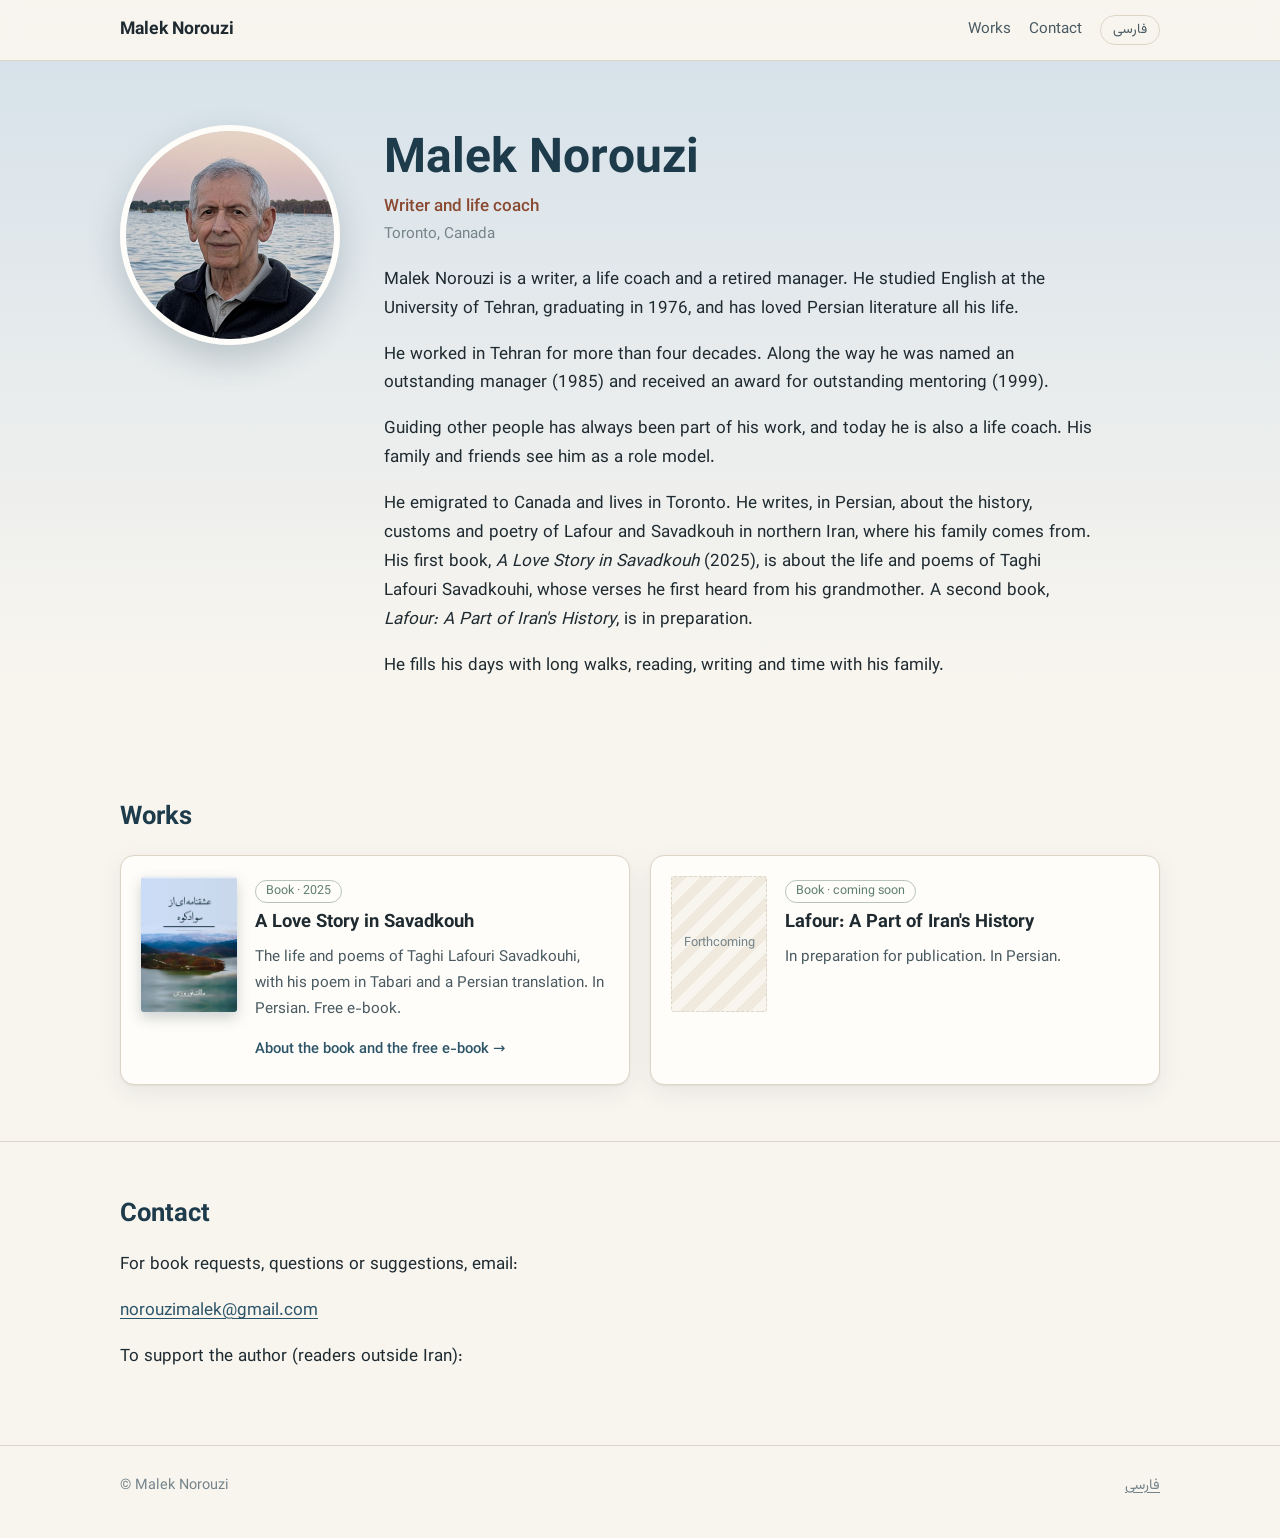
==== en/index.html @ 741e3a66 "Add files via upload" ====
<!doctype html>
<html lang="en" dir="ltr">
<head>
  <meta charset="utf-8">
  <meta name="viewport" content="width=device-width, initial-scale=1">
  <title>Malek Norouzi</title>
  <meta name="description" content="Malek Norouzi, writer and life coach in Toronto. Books on the history, customs and poetry of Lafour and Savadkouh in northern Iran.">
  <link rel="canonical" href="https://maleknorouzi.com/en/">
  <meta property="og:type" content="profile">
  <meta property="og:title" content="Malek Norouzi">
  <meta property="og:description" content="Books and writing on the history, culture and poetry of Lafour, Savadkouh and Mazandaran.">
  <meta property="og:image" content="https://maleknorouzi.com/assets/img/og.jpg">
  <link rel="alternate" hreflang="fa" href="https://maleknorouzi.com/">
  <link rel="alternate" hreflang="en" href="https://maleknorouzi.com/en/">
  <link rel="icon" href="../assets/img/favicon.svg" type="image/svg+xml">
  <link rel="stylesheet" href="../assets/css/site.css">
</head>
<body>

<header class="site-header">
  <div class="wrap">
    <a class="brand" href="./">Malek Norouzi</a>
    <nav class="nav">
      <a href="#works">Works</a>
      <a href="#contact" data-requires="email">Contact</a>
      <a class="lang" href="../" lang="fa">فارسی</a>
    </nav>
  </div>
</header>

<main>
  <section class="profile">
    <div class="wrap">
      <img class="headshot" src="../assets/img/headshot.jpg" width="800" height="800" alt="Malek Norouzi">
      <div class="profile-text">
        <h1>Malek Norouzi</h1>
        <p class="role">Writer and life coach</p>
        <p class="place">Toronto, Canada</p>
        <div class="bio prose">
          <p>Malek Norouzi is a writer, a life coach and a retired manager. He studied English at the University of Tehran, graduating in 1976, and has loved Persian literature all his life.</p>
          <p>He worked in Tehran for more than four decades. Along the way he was named an outstanding manager (1985) and received an award for outstanding mentoring (1999).</p>
          <p>Guiding other people has always been part of his work, and today he is also a life coach. His family and friends see him as a role model.</p>
          <p>He emigrated to Canada and lives in Toronto. He writes, in Persian, about the history, customs and poetry of Lafour and Savadkouh in northern Iran, where his family comes from. His first book, <em>A Love Story in Savadkouh</em> (2025), is about the life and poems of Taghi Lafouri Savadkouhi, whose verses he first heard from his grandmother. A second book, <em>Lafour: A Part of Iran's History</em>, is in preparation.</p>
          <p>He fills his days with long walks, reading, writing and time with his family.</p>
        </div>
      </div>
    </div>
  </section>

  <section class="block" id="works">
    <div class="wrap">
      <h2>Works</h2>
      <div class="works">

        <a class="work work-link" href="eshghnameh/">
          <img class="thumb" src="../assets/img/cover-sm.jpg" width="420" height="594" alt="">
          <div>
            <span class="kind">Book · 2025</span>
            <h3>A Love Story in Savadkouh</h3>
            <p>The life and poems of Taghi Lafouri Savadkouhi, with his poem in Tabari and a Persian translation. In Persian. Free e-book.</p>
            <span class="more">About the book and the free e-book →</span>
          </div>
        </a>

        <div class="work">
          <div class="thumb-placeholder">Forthcoming</div>
          <div>
            <span class="kind">Book · coming soon</span>
            <h3>Lafour: A Part of Iran's History</h3>
            <p>In preparation for publication. In Persian.</p>
          </div>
        </div>

        <!-- ============================================================
             AUDIO PIECE TEMPLATE: copy this block, remove the comment
             markers, and put the .mp3 file in assets/audio/
        <div class="work audio">
          <div>
            <span class="kind">Audio · 2025</span>
            <h3>Title of the piece</h3>
            <p>One or two sentences about it.</p>
            <audio controls preload="none" src="../assets/audio/FILE-NAME.mp3"></audio>
          </div>
        </div>
             ============================================================ -->

      </div>
    </div>
  </section>

  <section class="block" id="contact" data-requires="email">
    <div class="wrap"><div class="prose">
      <h2>Contact</h2>
      <p>For book requests, questions or suggestions, email:</p>
      <p><a data-email-link data-show-address href="#"></a></p>
      <p data-requires="paypalMe">To support the author (readers outside Iran): <a class="paypal-link" data-paypal-link href="#" target="_blank" rel="noopener"></a></p>
    </div></div>
  </section>
</main>

<footer class="site-footer">
  <div class="wrap">
    <span>© Malek Norouzi</span>
    <a href="../" lang="fa">فارسی</a>
  </div>
</footer>

<script src="../assets/js/config.js"></script>
<script src="../assets/js/site.js"></script>
</body>
</html>
---- assets/css/site.css ----
/* Malek Norouzi: personal site
   Fonts are self-hosted so the site does not depend on Google or any CDN
   (those can be slow or blocked for visitors in Iran). */

@font-face { font-family: "Vazirmatn"; src: url("../fonts/Vazirmatn-Regular.woff2") format("woff2"); font-weight: 400; font-display: swap; }
@font-face { font-family: "Vazirmatn"; src: url("../fonts/Vazirmatn-Medium.woff2") format("woff2"); font-weight: 500; font-display: swap; }
@font-face { font-family: "Vazirmatn"; src: url("../fonts/Vazirmatn-Bold.woff2") format("woff2"); font-weight: 700; font-display: swap; }

:root {
  --paper: #f8f5ef;
  --paper-2: #efe9de;
  --card: #fffdf9;
  --ink: #1e2a30;
  --ink-2: #4a5a62;
  --ink-3: #75848b;
  --line: #ddd5c6;
  --deep: #1d3b4a;        /* mountain slate from the cover */
  --deep-2: #2c5468;
  --lake: #5f7f73;
  --earth: #8a4a32;       /* red-brown hillside from the cover */
  --sky: #d7e2ea;
  --ok: #2f6b4f;
  --err: #9a3b2b;
  --radius: 14px;
  --shadow: 0 1px 2px rgba(30, 42, 48, .06), 0 8px 24px rgba(30, 42, 48, .07);
  color-scheme: light;
}
@media (prefers-color-scheme: dark) {
  :root {
    --paper: #12191d;
    --paper-2: #182227;
    --card: #1b262c;
    --ink: #e9e5dc;
    --ink-2: #b7bfc2;
    --ink-3: #8b979c;
    --line: #2c3a41;
    --deep: #9cc1d3;
    --deep-2: #b9d4e1;
    --lake: #8fb1a4;
    --earth: #d99a7c;
    --sky: #22313a;
    --ok: #7cc3a0;
    --err: #e59a86;
    --shadow: 0 1px 2px rgba(0,0,0,.3), 0 8px 24px rgba(0,0,0,.25);
    color-scheme: dark;
  }
}

* { box-sizing: border-box; }
html { -webkit-text-size-adjust: 100%; scroll-behavior: smooth; }
body {
  margin: 0;
  background: var(--paper);
  color: var(--ink);
  font-family: "Vazirmatn", Tahoma, "Segoe UI", system-ui, sans-serif;
  font-size: 17px;
  line-height: 1.9;
  text-rendering: optimizeLegibility;
}
html[lang="en"] body { line-height: 1.7; }

img { max-width: 100%; height: auto; display: block; }
a { color: var(--deep-2); text-underline-offset: 3px; }
a:hover { color: var(--earth); }

.wrap { width: min(1040px, 100% - 32px); margin-inline: auto; }

/* ---------- header ---------- */
.site-header {
  border-bottom: 1px solid var(--line);
  background: color-mix(in srgb, var(--paper) 88%, transparent);
  position: sticky; top: 0; z-index: 10;
  backdrop-filter: blur(8px);
}
.site-header .wrap {
  display: flex; align-items: center; justify-content: space-between;
  gap: 16px; min-height: 60px;
}
.brand { font-weight: 700; font-size: 1.1rem; color: var(--ink); text-decoration: none; letter-spacing: 0; }
.nav { display: flex; gap: 6px 18px; flex-wrap: wrap; align-items: center; }
.nav a { color: var(--ink-2); text-decoration: none; font-size: .95rem; }
.nav a:hover { color: var(--ink); }
.nav .lang {
  border: 1px solid var(--line); border-radius: 999px; padding: 2px 12px;
  font-size: .85rem; color: var(--ink-2);
}
@media (max-width: 560px) {
  .nav a:not(.lang) { display: none; }
}

/* ---------- hero (home) ---------- */
.hero {
  position: relative;
  padding: 72px 0 56px;
  background:
    linear-gradient(to bottom, var(--sky), var(--paper) 85%);
  overflow: hidden;
}
.hero .wrap { display: grid; grid-template-columns: 1.3fr .7fr; gap: 48px; align-items: center; }
.hero h1 { font-size: clamp(2.2rem, 6vw, 3.4rem); line-height: 1.25; margin: 0 0 12px; color: var(--deep); }
.hero .lede { font-size: 1.15rem; color: var(--ink-2); margin: 0 0 28px; max-width: 34em; }
.hero .cover-link { justify-self: center; }
.hero .cover-link img { width: 230px; border-radius: 4px; box-shadow: 0 18px 40px rgba(29,59,74,.28); transform: rotate(-1.5deg); transition: transform .3s; }
html[dir="ltr"] .hero .cover-link img { transform: rotate(1.5deg); }
.hero .cover-link:hover img { transform: rotate(0); }
@media (max-width: 760px) {
  .hero { padding: 44px 0 36px; }
  .hero .wrap { grid-template-columns: 1fr; gap: 28px; }
  .hero .cover-link img { width: 180px; }
}

.btn {
  display: inline-flex; align-items: center; justify-content: center; gap: 8px;
  padding: 10px 20px; border-radius: 999px;
  font: inherit; font-weight: 500; font-size: .98rem; line-height: 1.5;
  text-decoration: none; cursor: pointer; border: 1px solid transparent;
  transition: background .15s, color .15s, border-color .15s;
}
.btn-primary { background: var(--deep); color: var(--paper); }
.btn-primary:hover { background: var(--deep-2); color: var(--paper); }
.btn-ghost { background: transparent; color: var(--deep); border-color: color-mix(in srgb, var(--deep) 35%, transparent); }
.btn-ghost:hover { border-color: var(--deep); color: var(--deep); }
.btn-row { display: flex; flex-wrap: wrap; gap: 10px; }

/* ---------- sections ---------- */
section.block { padding: 56px 0; }
section.block + section.block { border-top: 1px solid var(--line); }
.eyebrow { color: var(--earth); font-weight: 500; font-size: .9rem; margin: 0 0 4px; letter-spacing: .02em; }
h2 { font-size: 1.6rem; line-height: 1.4; margin: 0 0 20px; color: var(--deep); }
h3 { font-size: 1.15rem; line-height: 1.5; margin: 0 0 8px; }
p { margin: 0 0 1em; }
.muted { color: var(--ink-3); }
.small { font-size: .9rem; }
.prose { max-width: 42em; }
.prose p { text-align: justify; }
html[lang="en"] .prose p { text-align: start; }
@media (max-width: 560px) { .prose p { text-align: start; } }

/* ---------- works grid ---------- */
.works { display: grid; grid-template-columns: repeat(auto-fill, minmax(290px, 1fr)); gap: 20px; }
.work {
  background: var(--card); border: 1px solid var(--line); border-radius: var(--radius);
  box-shadow: var(--shadow); padding: 20px; display: grid; grid-template-columns: 96px 1fr; gap: 18px;
  align-items: start;
}
.work .thumb { width: 96px; border-radius: 3px; box-shadow: 0 6px 14px rgba(29,59,74,.22); }
.work .thumb-placeholder {
  width: 96px; aspect-ratio: 1414 / 2000; border-radius: 3px;
  background: repeating-linear-gradient(135deg, var(--paper-2) 0 10px, var(--paper) 10px 20px);
  border: 1px dashed var(--line); display: grid; place-items: center; color: var(--ink-3); font-size: .8rem; text-align: center; padding: 6px;
}
.work .kind { display: inline-block; font-size: .78rem; color: var(--lake); border: 1px solid color-mix(in srgb, var(--lake) 45%, transparent); border-radius: 999px; padding: 0 10px; margin-bottom: 6px; }
.work h3 a { color: var(--ink); text-decoration: none; }
.work h3 a:hover { color: var(--earth); }
.work p { color: var(--ink-2); font-size: .95rem; margin-bottom: 12px; }
.work audio { width: 100%; margin-top: 4px; }
.work.audio { grid-template-columns: 1fr; }

/* ---------- book page ---------- */
.book-hero { padding: 56px 0 40px; background: linear-gradient(to bottom, var(--sky), var(--paper) 90%); }
.book-hero .wrap { display: grid; grid-template-columns: 280px 1fr; gap: 48px; align-items: start; }
.book-hero .cover { width: 280px; border-radius: 4px; box-shadow: 0 22px 48px rgba(29,59,74,.3); }
.book-hero h1 { font-size: clamp(2rem, 5vw, 2.8rem); line-height: 1.3; margin: 0 0 4px; color: var(--deep); }
.book-hero .subtitle { font-size: 1.15rem; color: var(--ink-2); margin: 0 0 4px; }
.book-hero .author { font-size: 1.1rem; color: var(--ink-2); margin: 0 0 20px; }
.facts { display: grid; grid-template-columns: auto 1fr; gap: 2px 16px; margin: 0 0 24px; font-size: .93rem; }
.facts dt { color: var(--ink-3); }
.facts dd { margin: 0; color: var(--ink); }
.ltr-num { direction: ltr; unicode-bidi: isolate; display: inline-block; }
@media (max-width: 760px) {
  .book-hero .wrap { grid-template-columns: 1fr; gap: 24px; }
  .book-hero .cover { width: 200px; }
}

.toc { columns: 2 260px; column-gap: 32px; padding: 0; margin: 0; list-style: none; counter-reset: c; }
.toc li { break-inside: avoid; padding: 6px 0; border-bottom: 1px dotted var(--line); color: var(--ink-2); font-size: .95rem; }

.gallery { display: grid; grid-template-columns: repeat(4, 1fr); gap: 14px; }
.gallery figure { margin: 0; }
.gallery img { border-radius: 8px; aspect-ratio: 3 / 2; object-fit: cover; width: 100%; }
.gallery figcaption { font-size: .88rem; color: var(--ink-3); margin-top: 6px; }
@media (max-width: 760px) { .gallery { grid-template-columns: 1fr 1fr; } }

/* ---------- request + gift panels ---------- */
.panels { display: grid; grid-template-columns: 1.15fr .85fr; gap: 24px; align-items: start; }
@media (max-width: 860px) { .panels { grid-template-columns: 1fr; } }
.panel { background: var(--card); border: 1px solid var(--line); border-radius: var(--radius); box-shadow: var(--shadow); padding: 28px; }
.panel h2 { font-size: 1.35rem; margin-bottom: 8px; }
.panel.gift { background: color-mix(in srgb, var(--card) 85%, var(--sky)); }

form .field { margin-bottom: 16px; }
form label.lbl { display: block; font-weight: 500; font-size: .95rem; margin-bottom: 4px; }
form .opt { color: var(--ink-3); font-weight: 400; font-size: .85rem; }
input[type=text], input[type=email], textarea {
  width: 100%; font: inherit; font-size: 1rem; color: var(--ink);
  background: var(--paper); border: 1px solid var(--line); border-radius: 10px; padding: 10px 12px;
}
input[type=email] { direction: ltr; text-align: start; }
html[dir="rtl"] input[type=email] { text-align: right; }
textarea { min-height: 90px; resize: vertical; }
input:focus, textarea:focus { outline: 2px solid color-mix(in srgb, var(--deep) 50%, transparent); outline-offset: 1px; border-color: var(--deep); }
.choices { display: flex; flex-wrap: wrap; gap: 8px; }
.choices label {
  display: inline-flex; align-items: center; gap: 6px; cursor: pointer;
  border: 1px solid var(--line); border-radius: 999px; padding: 4px 14px; font-size: .93rem; background: var(--paper);
}
.choices input { accent-color: var(--deep); margin: 0; }
.choices label:has(input:checked) { border-color: var(--deep); background: color-mix(in srgb, var(--sky) 60%, var(--paper)); }
.hint { font-size: .85rem; color: var(--ink-3); margin-top: 4px; }
.hp { position: absolute; width: 1px; height: 1px; overflow: hidden; clip-path: inset(50%); white-space: nowrap; }

.status { margin-top: 14px; padding: 12px 14px; border-radius: 10px; font-size: .95rem; display: none; }
.status.show { display: block; }
.status.ok { background: color-mix(in srgb, var(--ok) 12%, var(--card)); color: var(--ok); border: 1px solid color-mix(in srgb, var(--ok) 35%, transparent); }
.status.err { background: color-mix(in srgb, var(--err) 10%, var(--card)); color: var(--err); border: 1px solid color-mix(in srgb, var(--err) 35%, transparent); }

.fallback { margin-top: 18px; padding-top: 14px; border-top: 1px dashed var(--line); font-size: .92rem; color: var(--ink-2); }
.fallback a { font-weight: 500; }
.email-text { direction: ltr; unicode-bidi: isolate; }

.amounts { display: flex; flex-wrap: wrap; gap: 8px; margin: 14px 0 10px; }
.amounts .btn { padding: 8px 18px; }
.pay-alt { margin-top: 16px; display: grid; gap: 8px; font-size: .93rem; }
.pay-alt .row { display: flex; flex-wrap: wrap; gap: 4px 10px; align-items: baseline; }
.pay-alt .k { color: var(--ink-3); min-width: 4.5em; }
.pay-alt code { font-family: inherit; direction: ltr; unicode-bidi: isolate; background: var(--paper); border: 1px solid var(--line); border-radius: 6px; padding: 0 8px; }
.copy { font: inherit; font-size: .8rem; color: var(--deep-2); background: none; border: 0; cursor: pointer; padding: 0; text-decoration: underline; }

.hidden { display: none !important; }

/* ---------- footer ---------- */
.site-footer { border-top: 1px solid var(--line); padding: 28px 0 40px; color: var(--ink-3); font-size: .9rem; }
.site-footer .wrap { display: flex; flex-wrap: wrap; gap: 8px 24px; justify-content: space-between; }
.site-footer a { color: var(--ink-3); }

/* ---------- profile (landing page) ---------- */
.profile {
  padding: 64px 0 48px;
  background: linear-gradient(to bottom, var(--sky), var(--paper) 90%);
}
.profile .wrap { display: grid; grid-template-columns: 220px 1fr; gap: 44px; align-items: start; }
.headshot {
  width: 220px; aspect-ratio: 1 / 1; object-fit: cover;
  border-radius: 50%; border: 6px solid var(--card);
  box-shadow: 0 14px 34px rgba(29,59,74,.22);
}
.profile h1 { font-size: clamp(2.1rem, 5.5vw, 3rem); line-height: 1.25; margin: 6px 0 2px; color: var(--deep); }
.profile .role { color: var(--earth); font-weight: 500; margin: 0; }
.profile .place { color: var(--ink-3); font-size: .95rem; margin: 0 0 18px; }
.profile .bio p { color: var(--ink); }
@media (max-width: 760px) {
  .profile { padding: 40px 0 28px; }
  .profile .wrap { grid-template-columns: 1fr; gap: 20px; }
  .headshot { width: 150px; }
}

#works h2, #contact h2 { margin-bottom: 18px; }
a.work-link { color: inherit; text-decoration: none; transition: border-color .15s, transform .15s, box-shadow .15s; }
a.work-link:hover { border-color: color-mix(in srgb, var(--deep) 40%, var(--line)); transform: translateY(-2px); }
a.work-link h3 { color: var(--ink); }
a.work-link:hover h3 { color: var(--earth); }
.work .more { font-size: .92rem; font-weight: 500; color: var(--deep-2); }
@media (min-width: 900px) {
  .works { grid-template-columns: repeat(2, 1fr); }
}

/* note under gift options */
.gift-note { font-size: .85rem; color: var(--ink-3); margin-top: 14px; }
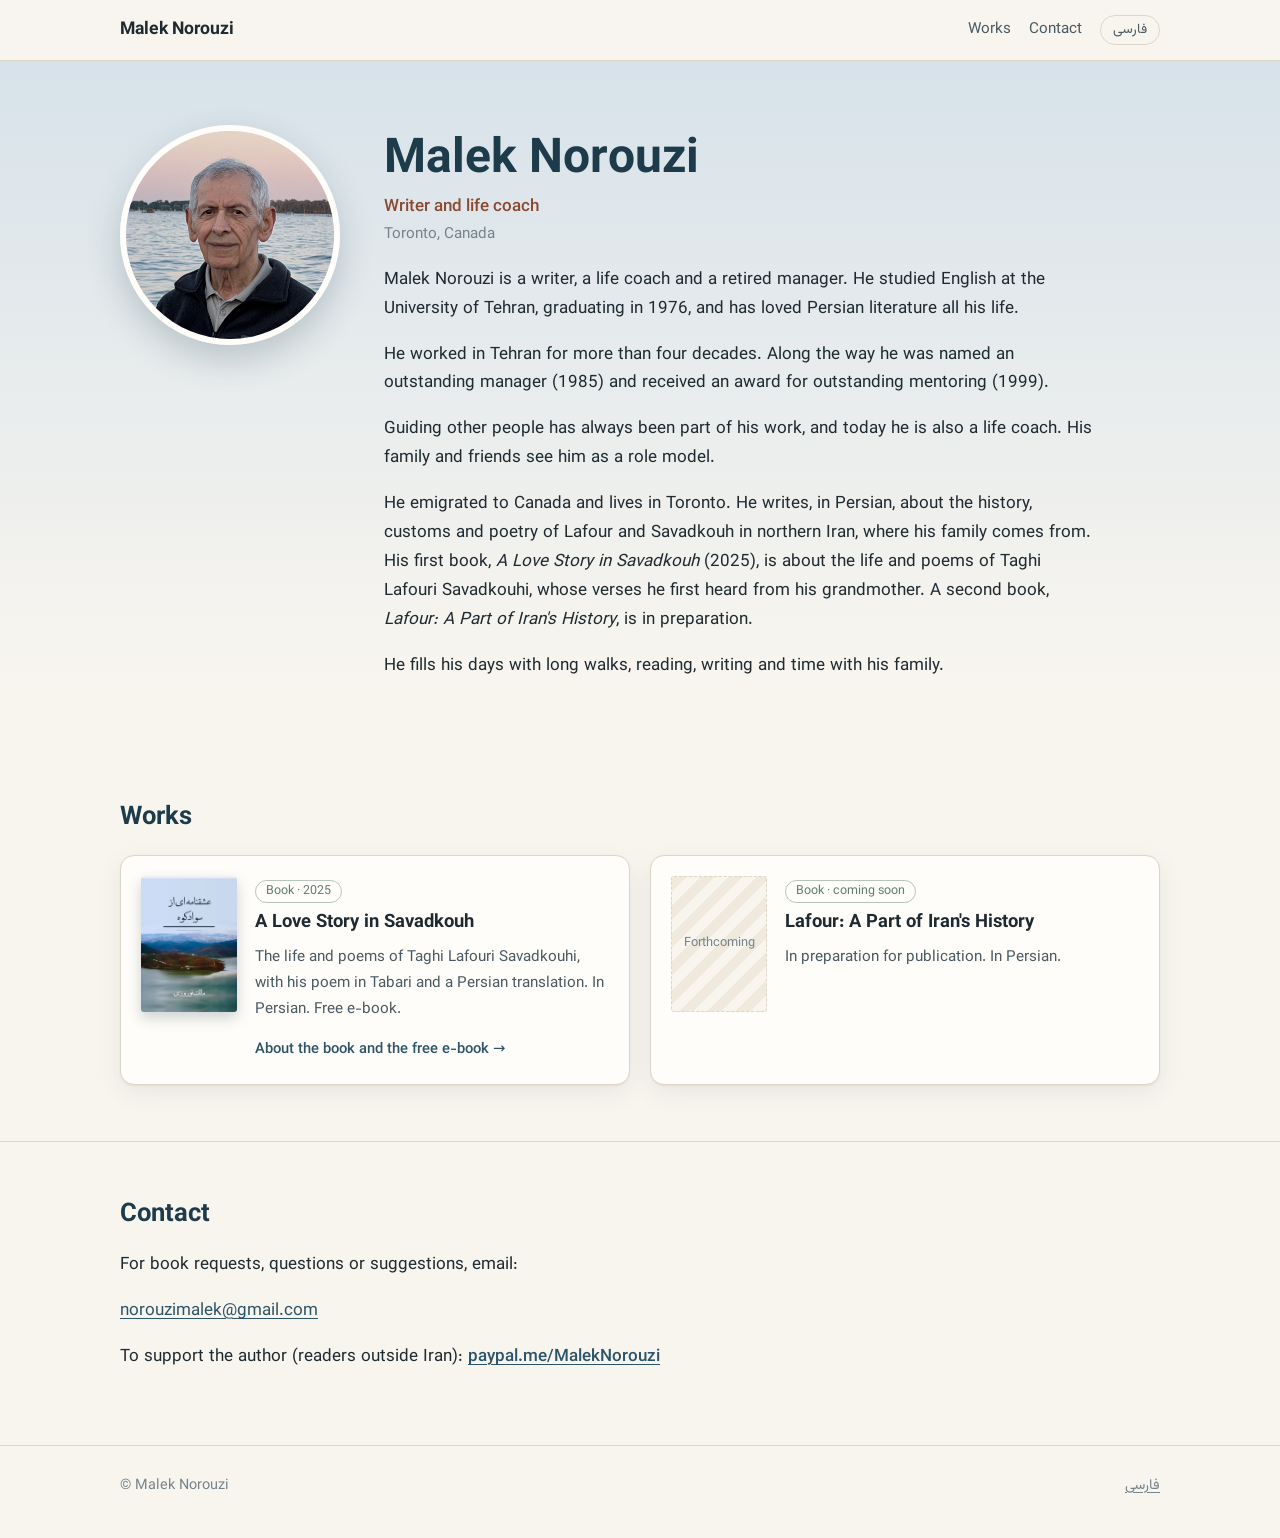
==== commit 180c715e: "Add files via upload" ====
--- a/en/index.html
+++ b/en/index.html
@@ -93,7 +93,7 @@
       <h2>Contact</h2>
       <p>For book requests, questions or suggestions, email:</p>
       <p><a data-email-link data-show-address href="#"></a></p>
-      <p data-requires="paypalMe">To support the author (readers outside Iran): <a class="paypal-link" data-paypal-link href="#" target="_blank" rel="noopener"></a></p>
+      <p>To support the author (readers outside Iran): <a class="paypal-link" href="https://paypal.me/MalekNorouzi" target="_blank" rel="noopener">paypal.me/MalekNorouzi</a></p>
     </div></div>
   </section>
 </main>
--- a/assets/css/site.css
+++ b/assets/css/site.css
@@ -266,3 +266,8 @@
 
 /* note under gift options */
 .gift-note { font-size: .85rem; color: var(--ink-3); margin-top: 14px; }
+
+/* PayPal account line */
+.paypal-line { margin: 10px 0 4px; font-size: .98rem; }
+.paypal-line .k { color: var(--ink-2); font-weight: 500; }
+a.paypal-link { direction: ltr; unicode-bidi: isolate; font-weight: 500; }
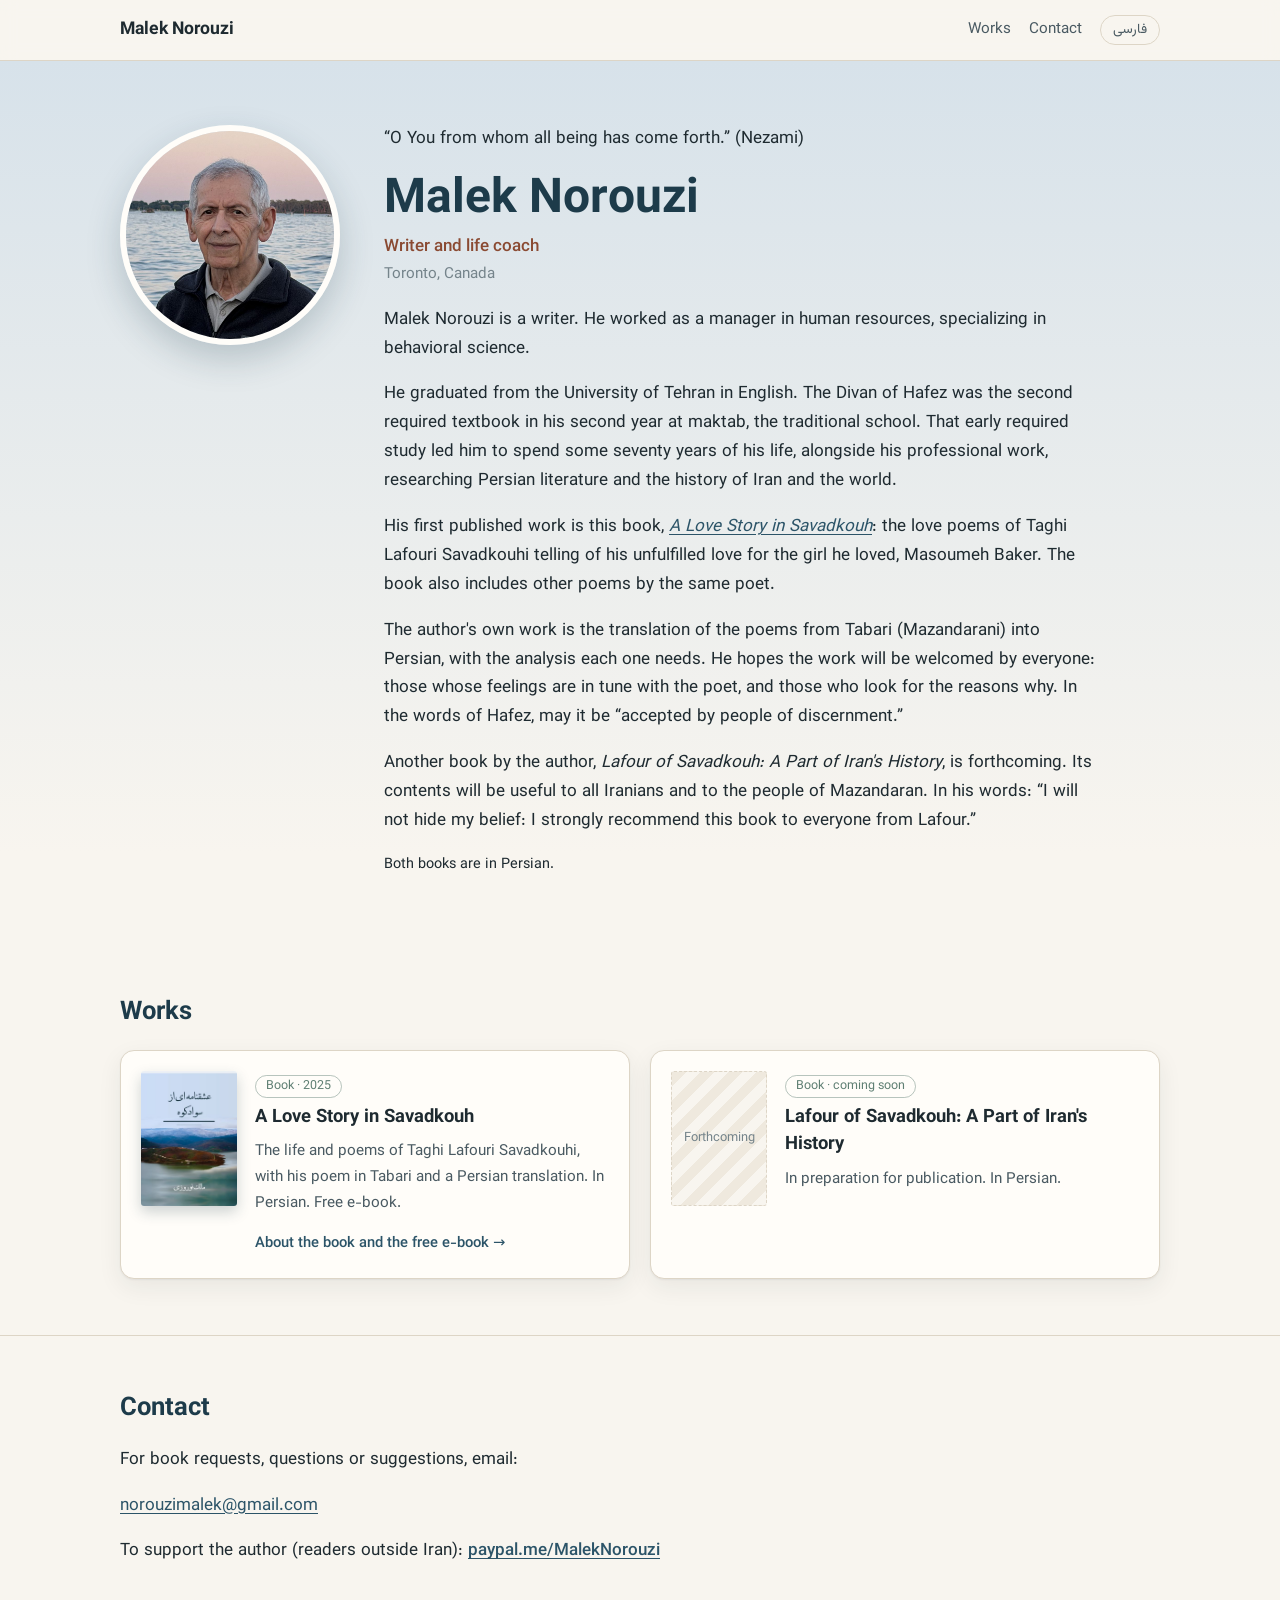
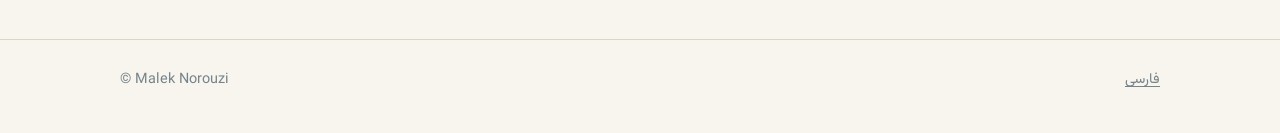
==== commit 4ae6d08f: "Add files via upload" ====
--- a/en/index.html
+++ b/en/index.html
@@ -33,15 +33,17 @@
     <div class="wrap">
       <img class="headshot" src="../assets/img/headshot.jpg" width="800" height="800" alt="Malek Norouzi">
       <div class="profile-text">
+        <p class="epigraph">“O You from whom all being has come forth.” <span class="src">(Nezami)</span></p>
         <h1>Malek Norouzi</h1>
         <p class="role">Writer and life coach</p>
         <p class="place">Toronto, Canada</p>
         <div class="bio prose">
-          <p>Malek Norouzi is a writer, a life coach and a retired manager. He studied English at the University of Tehran, graduating in 1976, and has loved Persian literature all his life.</p>
-          <p>He worked in Tehran for more than four decades. Along the way he was named an outstanding manager (1985) and received an award for outstanding mentoring (1999).</p>
-          <p>Guiding other people has always been part of his work, and today he is also a life coach. His family and friends see him as a role model.</p>
-          <p>He emigrated to Canada and lives in Toronto. He writes, in Persian, about the history, customs and poetry of Lafour and Savadkouh in northern Iran, where his family comes from. His first book, <em>A Love Story in Savadkouh</em> (2025), is about the life and poems of Taghi Lafouri Savadkouhi, whose verses he first heard from his grandmother. A second book, <em>Lafour: A Part of Iran's History</em>, is in preparation.</p>
-          <p>He fills his days with long walks, reading, writing and time with his family.</p>
+          <p>Malek Norouzi is a writer. He worked as a manager in human resources, specializing in behavioral science.</p>
+          <p>He graduated from the University of Tehran in English. The Divan of Hafez was the second required textbook in his second year at maktab, the traditional school. That early required study led him to spend some seventy years of his life, alongside his professional work, researching Persian literature and the history of Iran and the world.</p>
+          <p>His first published work is this book, <a href="eshghnameh/"><em>A Love Story in Savadkouh</em></a>: the love poems of Taghi Lafouri Savadkouhi telling of his unfulfilled love for the girl he loved, Masoumeh Baker. The book also includes other poems by the same poet.</p>
+          <p>The author's own work is the translation of the poems from Tabari (Mazandarani) into Persian, with the analysis each one needs. He hopes the work will be welcomed by everyone: those whose feelings are in tune with the poet, and those who look for the reasons why. In the words of Hafez, may it be “accepted by people of discernment.”</p>
+          <p>Another book by the author, <em>Lafour of Savadkouh: A Part of Iran's History</em>, is forthcoming. Its contents will be useful to all Iranians and to the people of Mazandaran. In his words: “I will not hide my belief: I strongly recommend this book to everyone from Lafour.”</p>
+          <p class="muted small">Both books are in Persian.</p>
         </div>
       </div>
     </div>
@@ -66,7 +68,7 @@
           <div class="thumb-placeholder">Forthcoming</div>
           <div>
             <span class="kind">Book · coming soon</span>
-            <h3>Lafour: A Part of Iran's History</h3>
+            <h3>Lafour of Savadkouh: A Part of Iran's History</h3>
             <p>In preparation for publication. In Persian.</p>
           </div>
         </div>
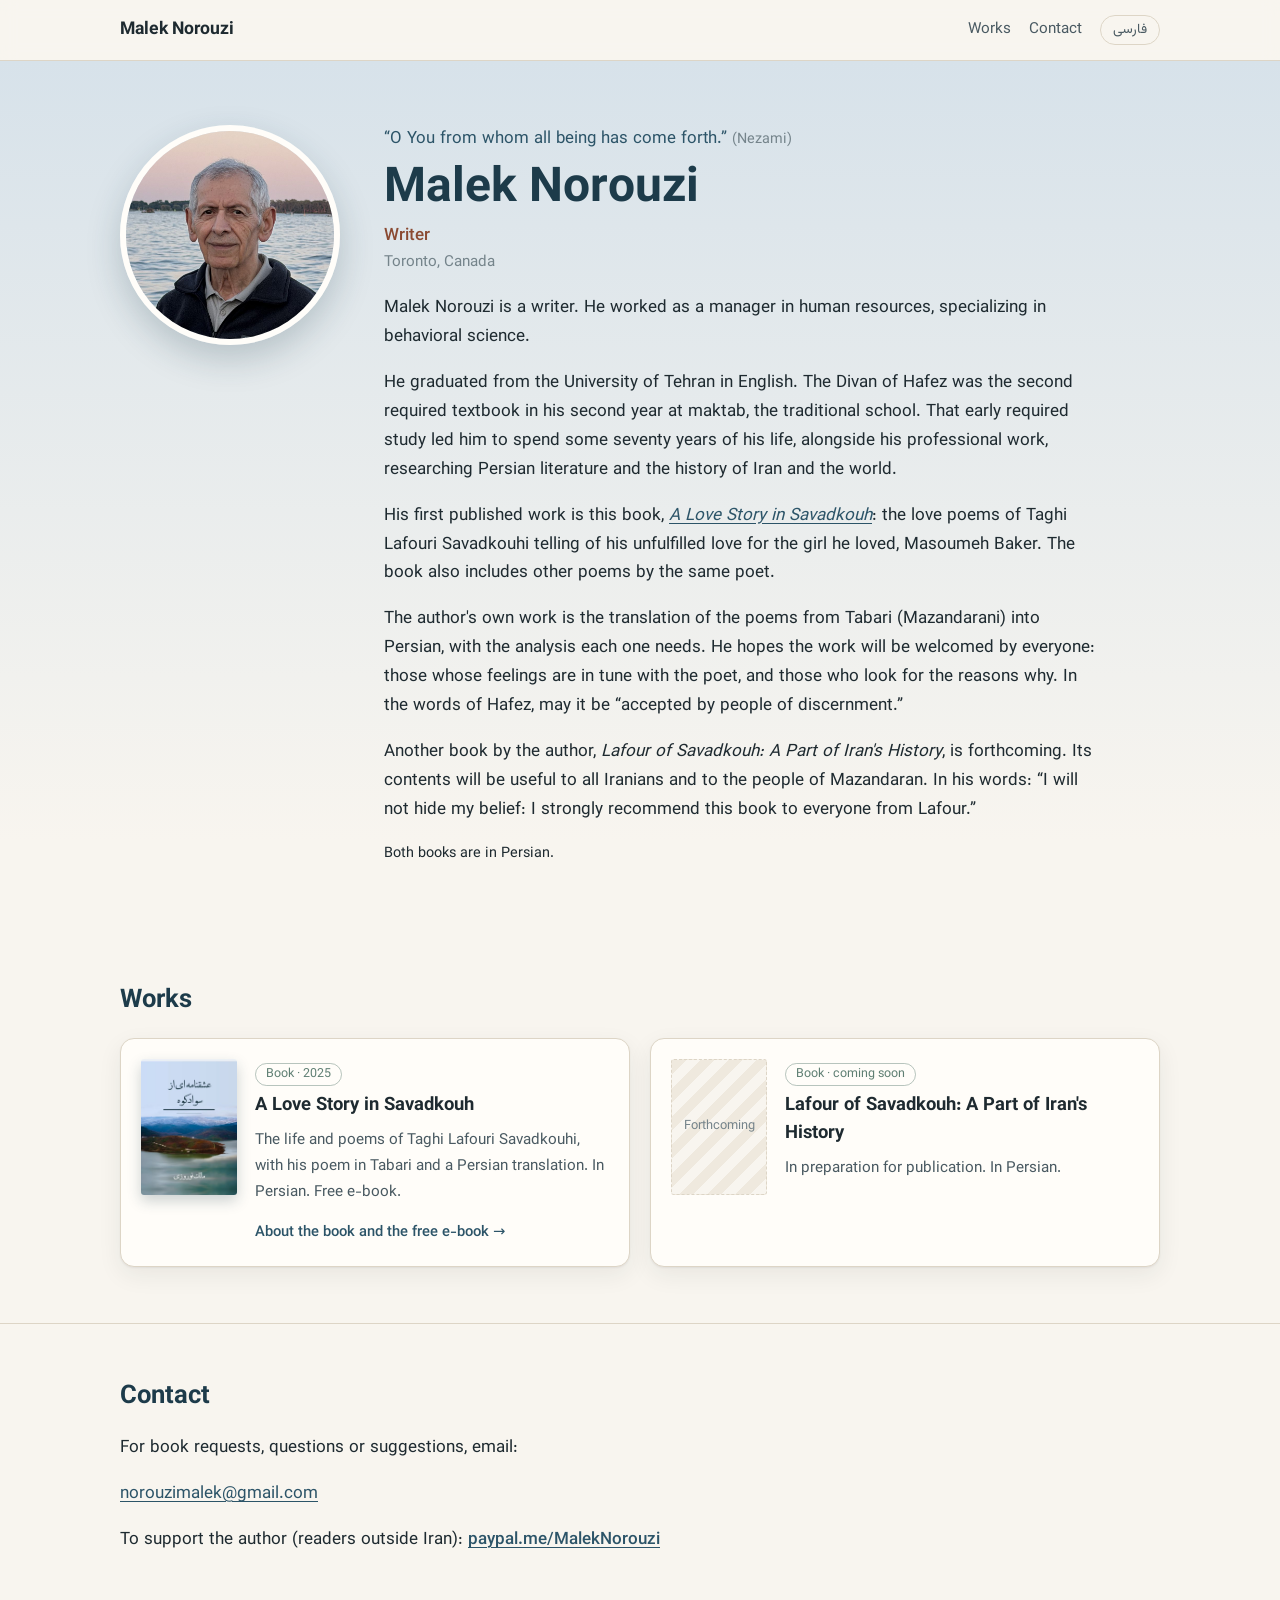
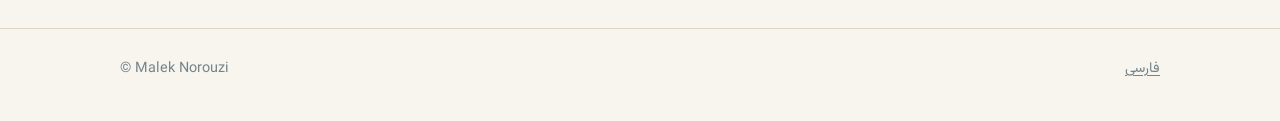
==== commit e61f2e76: "Add files via upload" ====
--- a/en/index.html
+++ b/en/index.html
@@ -4,7 +4,7 @@
   <meta charset="utf-8">
   <meta name="viewport" content="width=device-width, initial-scale=1">
   <title>Malek Norouzi</title>
-  <meta name="description" content="Malek Norouzi, writer and life coach in Toronto. Books on the history, customs and poetry of Lafour and Savadkouh in northern Iran.">
+  <meta name="description" content="Malek Norouzi, writer, Toronto. Books on the history, customs and poetry of Lafour and Savadkouh in northern Iran.">
   <link rel="canonical" href="https://maleknorouzi.com/en/">
   <meta property="og:type" content="profile">
   <meta property="og:title" content="Malek Norouzi">
@@ -35,7 +35,7 @@
       <div class="profile-text">
         <p class="epigraph">“O You from whom all being has come forth.” <span class="src">(Nezami)</span></p>
         <h1>Malek Norouzi</h1>
-        <p class="role">Writer and life coach</p>
+        <p class="role">Writer</p>
         <p class="place">Toronto, Canada</p>
         <div class="bio prose">
           <p>Malek Norouzi is a writer. He worked as a manager in human resources, specializing in behavioral science.</p>
--- a/assets/css/site.css
+++ b/assets/css/site.css
@@ -271,3 +271,7 @@
 .paypal-line { margin: 10px 0 4px; font-size: .98rem; }
 .paypal-line .k { color: var(--ink-2); font-weight: 500; }
 a.paypal-link { direction: ltr; unicode-bidi: isolate; font-weight: 500; }
+
+/* epigraph above the name */
+.profile .epigraph { margin: 0 0 6px; color: var(--deep-2); font-size: 1.05rem; }
+.profile .epigraph .src { color: var(--ink-3); font-size: .9rem; }
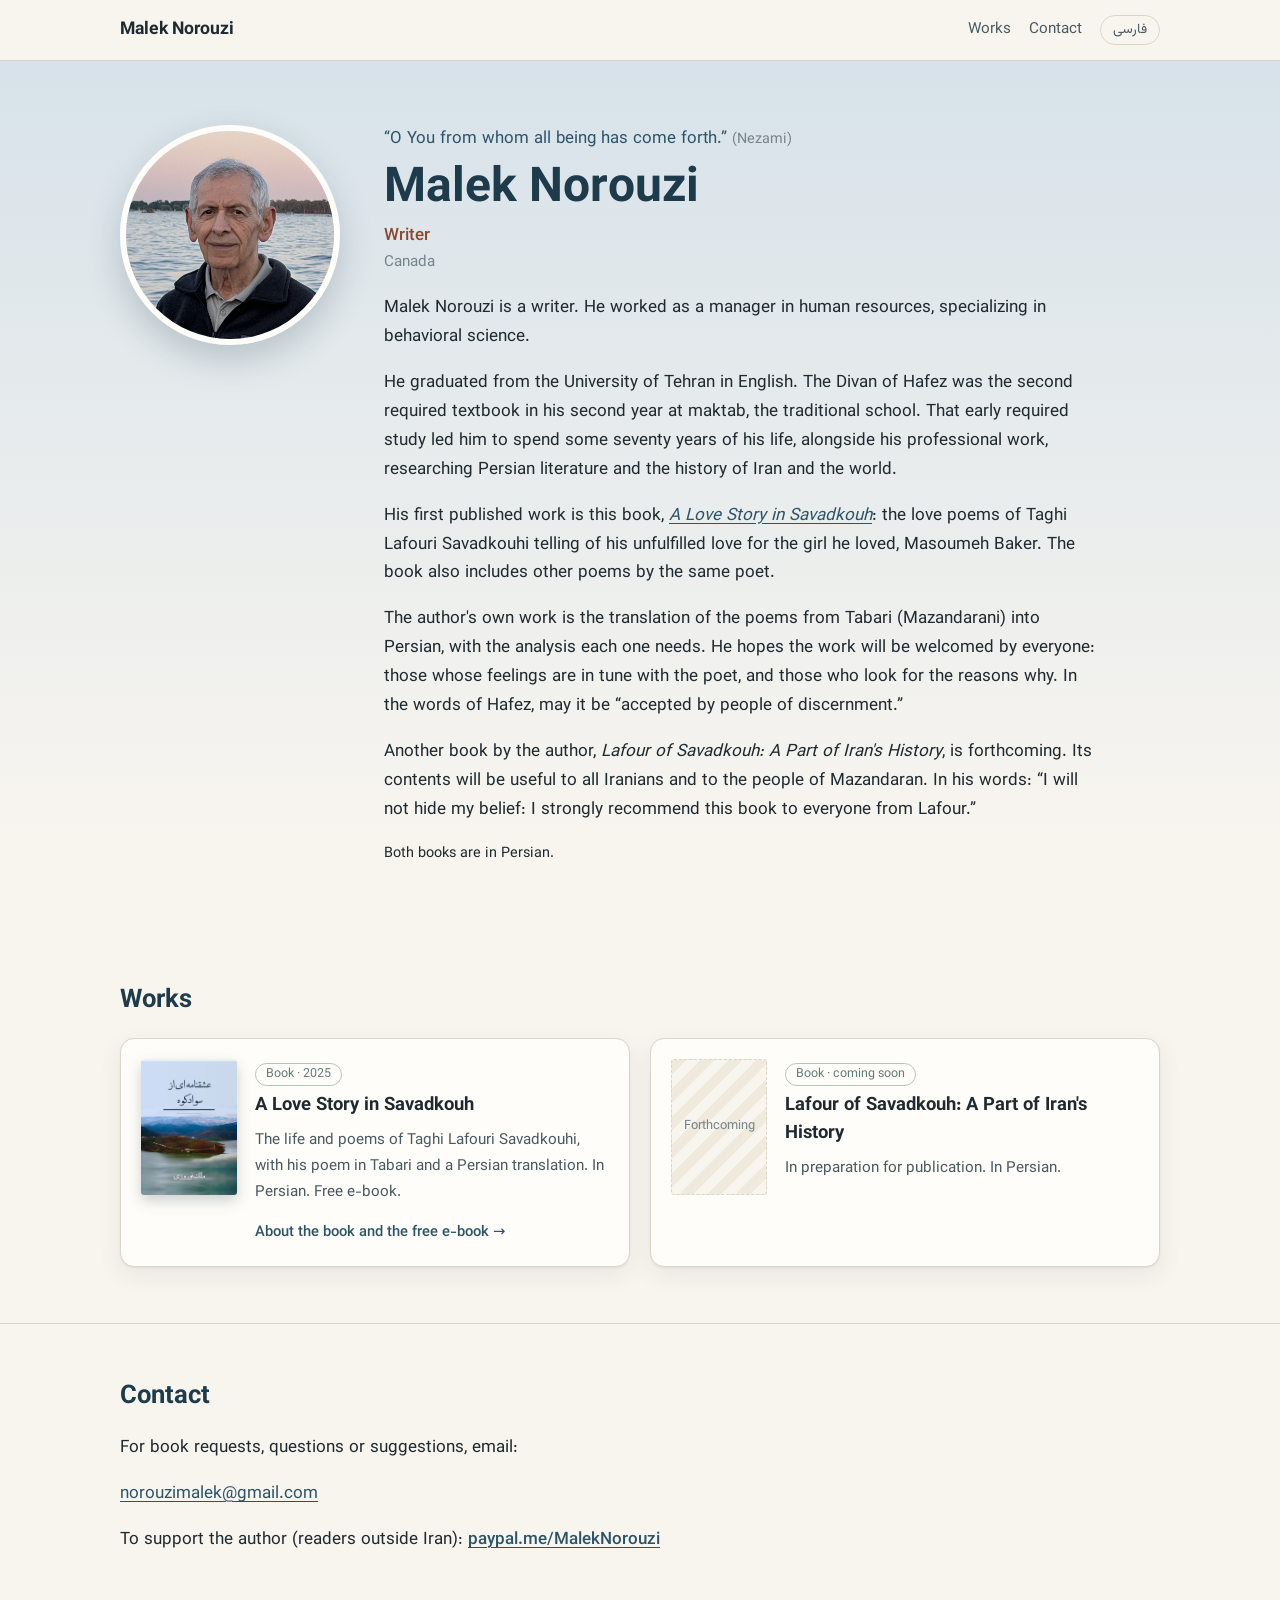
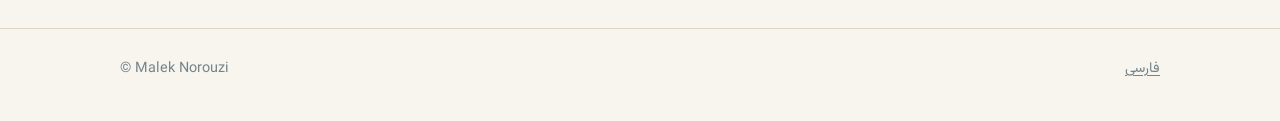
==== commit d35b35a4: "Remove Toronto from location (English)" ====
--- a/en/index.html
+++ b/en/index.html
@@ -4,7 +4,7 @@
   <meta charset="utf-8">
   <meta name="viewport" content="width=device-width, initial-scale=1">
   <title>Malek Norouzi</title>
-  <meta name="description" content="Malek Norouzi, writer, Toronto. Books on the history, customs and poetry of Lafour and Savadkouh in northern Iran.">
+  <meta name="description" content="Malek Norouzi, writer. Books on the history, customs and poetry of Lafour and Savadkouh in northern Iran.">
   <link rel="canonical" href="https://maleknorouzi.com/en/">
   <meta property="og:type" content="profile">
   <meta property="og:title" content="Malek Norouzi">
@@ -36,7 +36,7 @@
         <p class="epigraph">“O You from whom all being has come forth.” <span class="src">(Nezami)</span></p>
         <h1>Malek Norouzi</h1>
         <p class="role">Writer</p>
-        <p class="place">Toronto, Canada</p>
+        <p class="place">Canada</p>
         <div class="bio prose">
           <p>Malek Norouzi is a writer. He worked as a manager in human resources, specializing in behavioral science.</p>
           <p>He graduated from the University of Tehran in English. The Divan of Hafez was the second required textbook in his second year at maktab, the traditional school. That early required study led him to spend some seventy years of his life, alongside his professional work, researching Persian literature and the history of Iran and the world.</p>
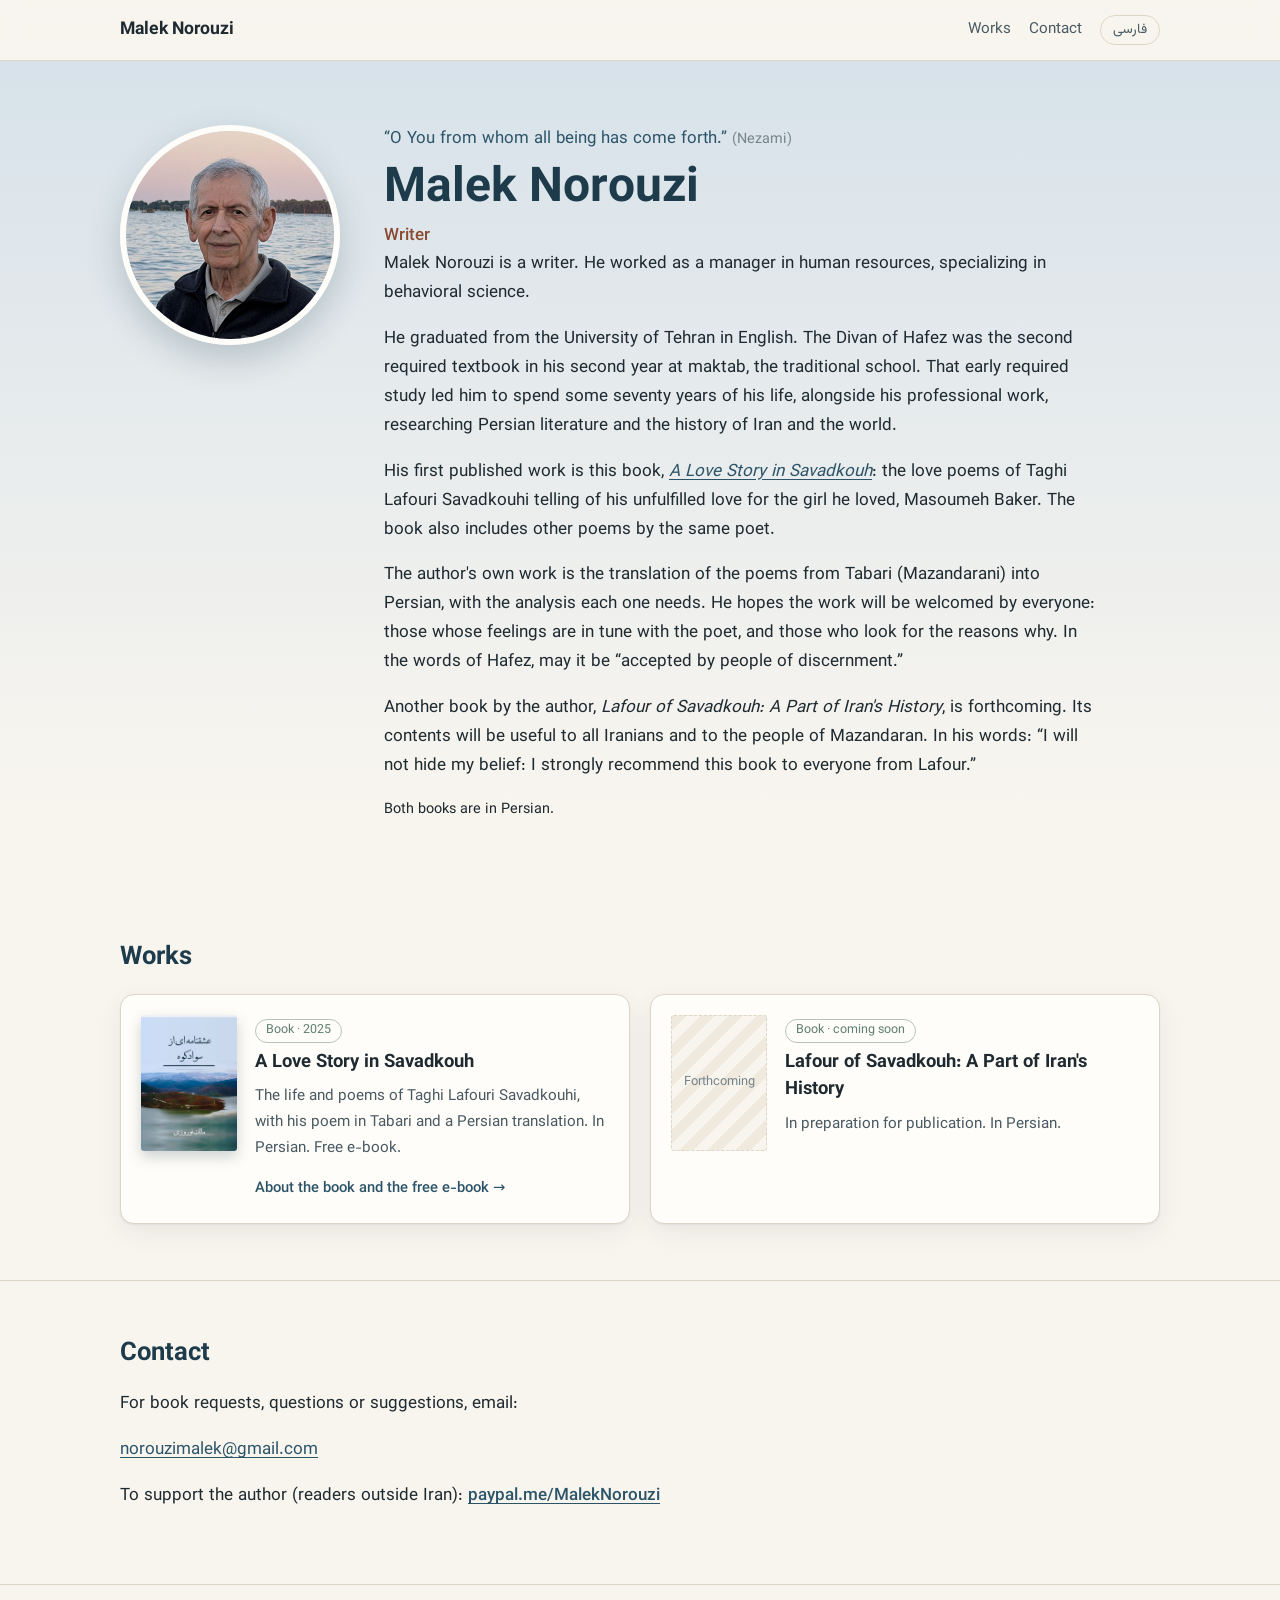
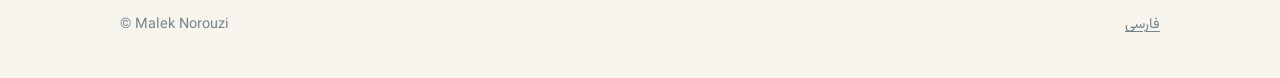
==== commit 572adff4: "Remove location line (English)" ====
--- a/en/index.html
+++ b/en/index.html
@@ -36,7 +36,6 @@
         <p class="epigraph">“O You from whom all being has come forth.” <span class="src">(Nezami)</span></p>
         <h1>Malek Norouzi</h1>
         <p class="role">Writer</p>
-        <p class="place">Canada</p>
         <div class="bio prose">
           <p>Malek Norouzi is a writer. He worked as a manager in human resources, specializing in behavioral science.</p>
           <p>He graduated from the University of Tehran in English. The Divan of Hafez was the second required textbook in his second year at maktab, the traditional school. That early required study led him to spend some seventy years of his life, alongside his professional work, researching Persian literature and the history of Iran and the world.</p>
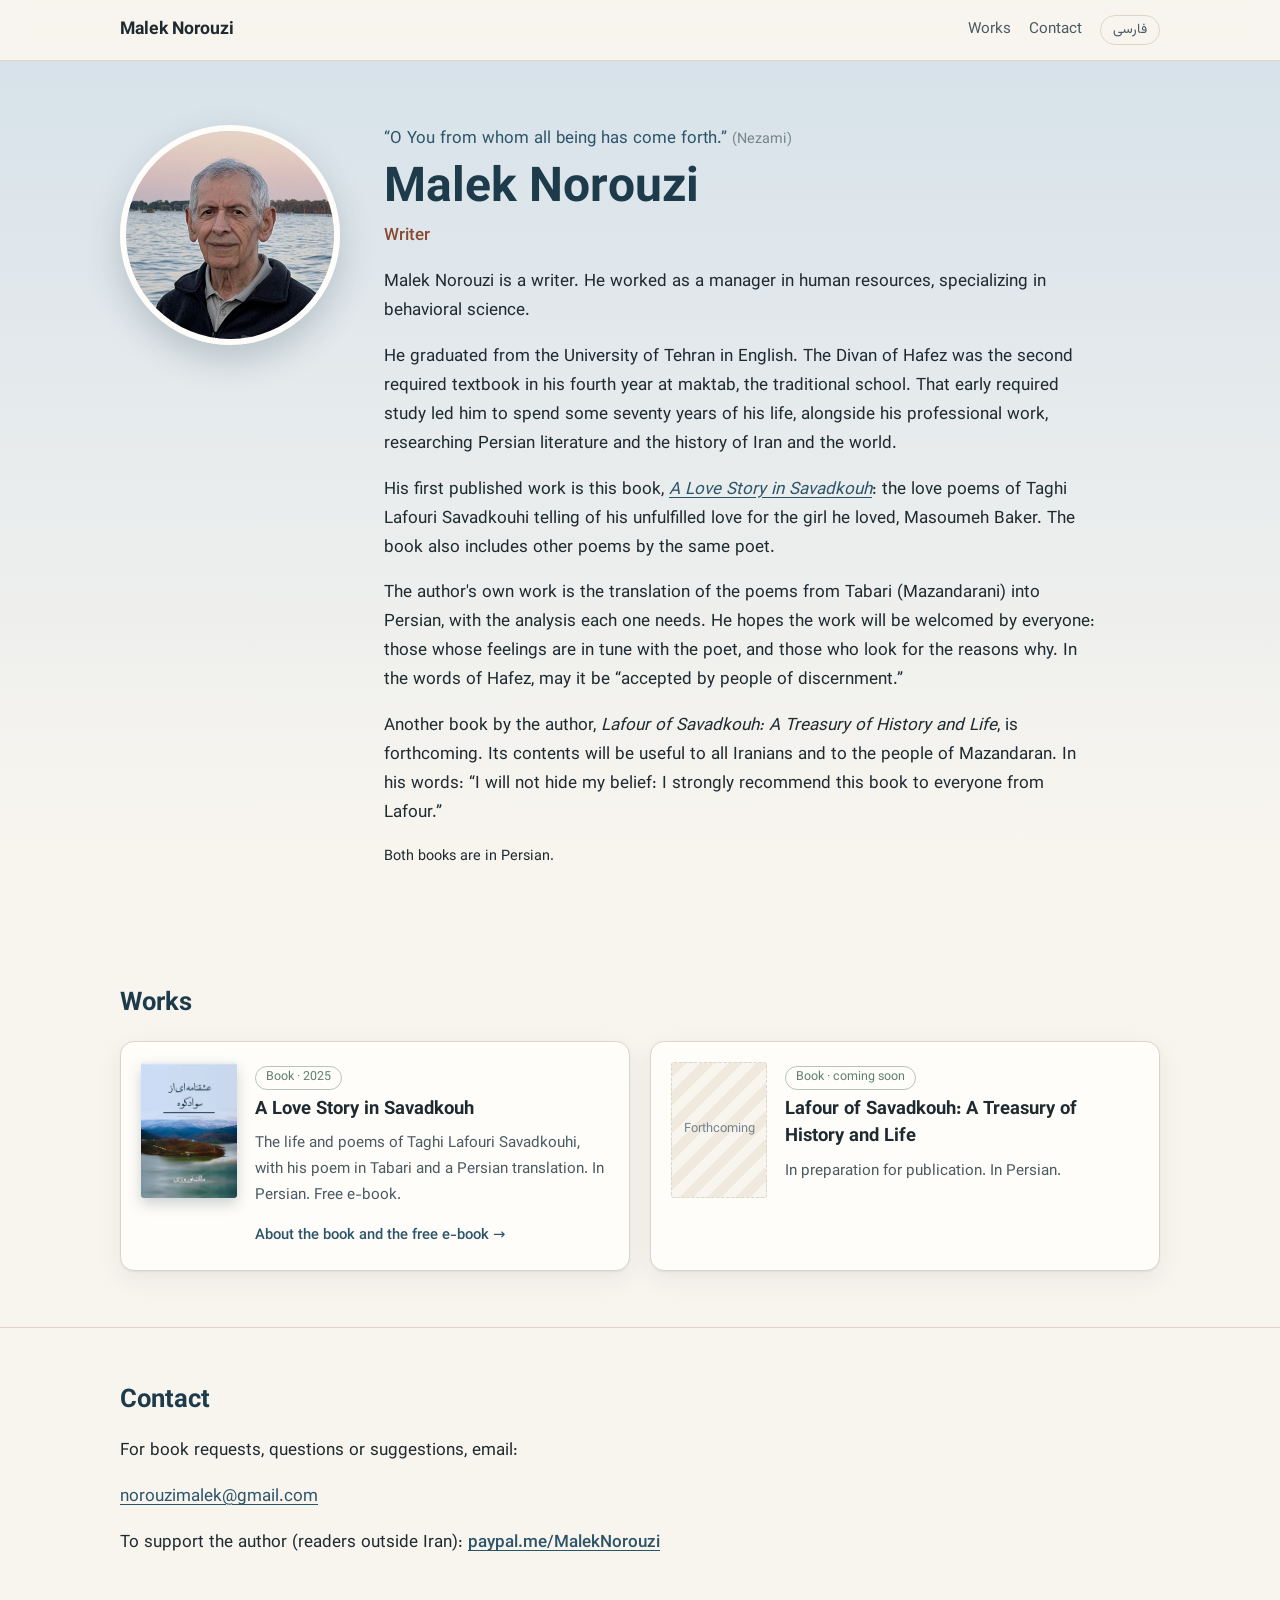
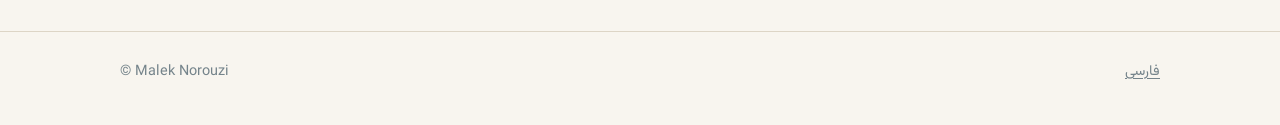
==== commit 7c25b567: "EN bio: fourth year at maktab; new title for next book" ====
--- a/en/index.html
+++ b/en/index.html
@@ -38,10 +38,10 @@
         <p class="role">Writer</p>
         <div class="bio prose">
           <p>Malek Norouzi is a writer. He worked as a manager in human resources, specializing in behavioral science.</p>
-          <p>He graduated from the University of Tehran in English. The Divan of Hafez was the second required textbook in his second year at maktab, the traditional school. That early required study led him to spend some seventy years of his life, alongside his professional work, researching Persian literature and the history of Iran and the world.</p>
+          <p>He graduated from the University of Tehran in English. The Divan of Hafez was the second required textbook in his fourth year at maktab, the traditional school. That early required study led him to spend some seventy years of his life, alongside his professional work, researching Persian literature and the history of Iran and the world.</p>
           <p>His first published work is this book, <a href="eshghnameh/"><em>A Love Story in Savadkouh</em></a>: the love poems of Taghi Lafouri Savadkouhi telling of his unfulfilled love for the girl he loved, Masoumeh Baker. The book also includes other poems by the same poet.</p>
           <p>The author's own work is the translation of the poems from Tabari (Mazandarani) into Persian, with the analysis each one needs. He hopes the work will be welcomed by everyone: those whose feelings are in tune with the poet, and those who look for the reasons why. In the words of Hafez, may it be “accepted by people of discernment.”</p>
-          <p>Another book by the author, <em>Lafour of Savadkouh: A Part of Iran's History</em>, is forthcoming. Its contents will be useful to all Iranians and to the people of Mazandaran. In his words: “I will not hide my belief: I strongly recommend this book to everyone from Lafour.”</p>
+          <p>Another book by the author, <em>Lafour of Savadkouh: A Treasury of History and Life</em>, is forthcoming. Its contents will be useful to all Iranians and to the people of Mazandaran. In his words: “I will not hide my belief: I strongly recommend this book to everyone from Lafour.”</p>
           <p class="muted small">Both books are in Persian.</p>
         </div>
       </div>
@@ -67,7 +67,7 @@
           <div class="thumb-placeholder">Forthcoming</div>
           <div>
             <span class="kind">Book · coming soon</span>
-            <h3>Lafour of Savadkouh: A Part of Iran's History</h3>
+            <h3>Lafour of Savadkouh: A Treasury of History and Life</h3>
             <p>In preparation for publication. In Persian.</p>
           </div>
         </div>
--- a/assets/css/site.css
+++ b/assets/css/site.css
@@ -245,8 +245,7 @@
   box-shadow: 0 14px 34px rgba(29,59,74,.22);
 }
 .profile h1 { font-size: clamp(2.1rem, 5.5vw, 3rem); line-height: 1.25; margin: 6px 0 2px; color: var(--deep); }
-.profile .role { color: var(--earth); font-weight: 500; margin: 0; }
-.profile .place { color: var(--ink-3); font-size: .95rem; margin: 0 0 18px; }
+.profile .role { color: var(--earth); font-weight: 500; margin: 0 0 18px; }
 .profile .bio p { color: var(--ink); }
 @media (max-width: 760px) {
   .profile { padding: 40px 0 28px; }
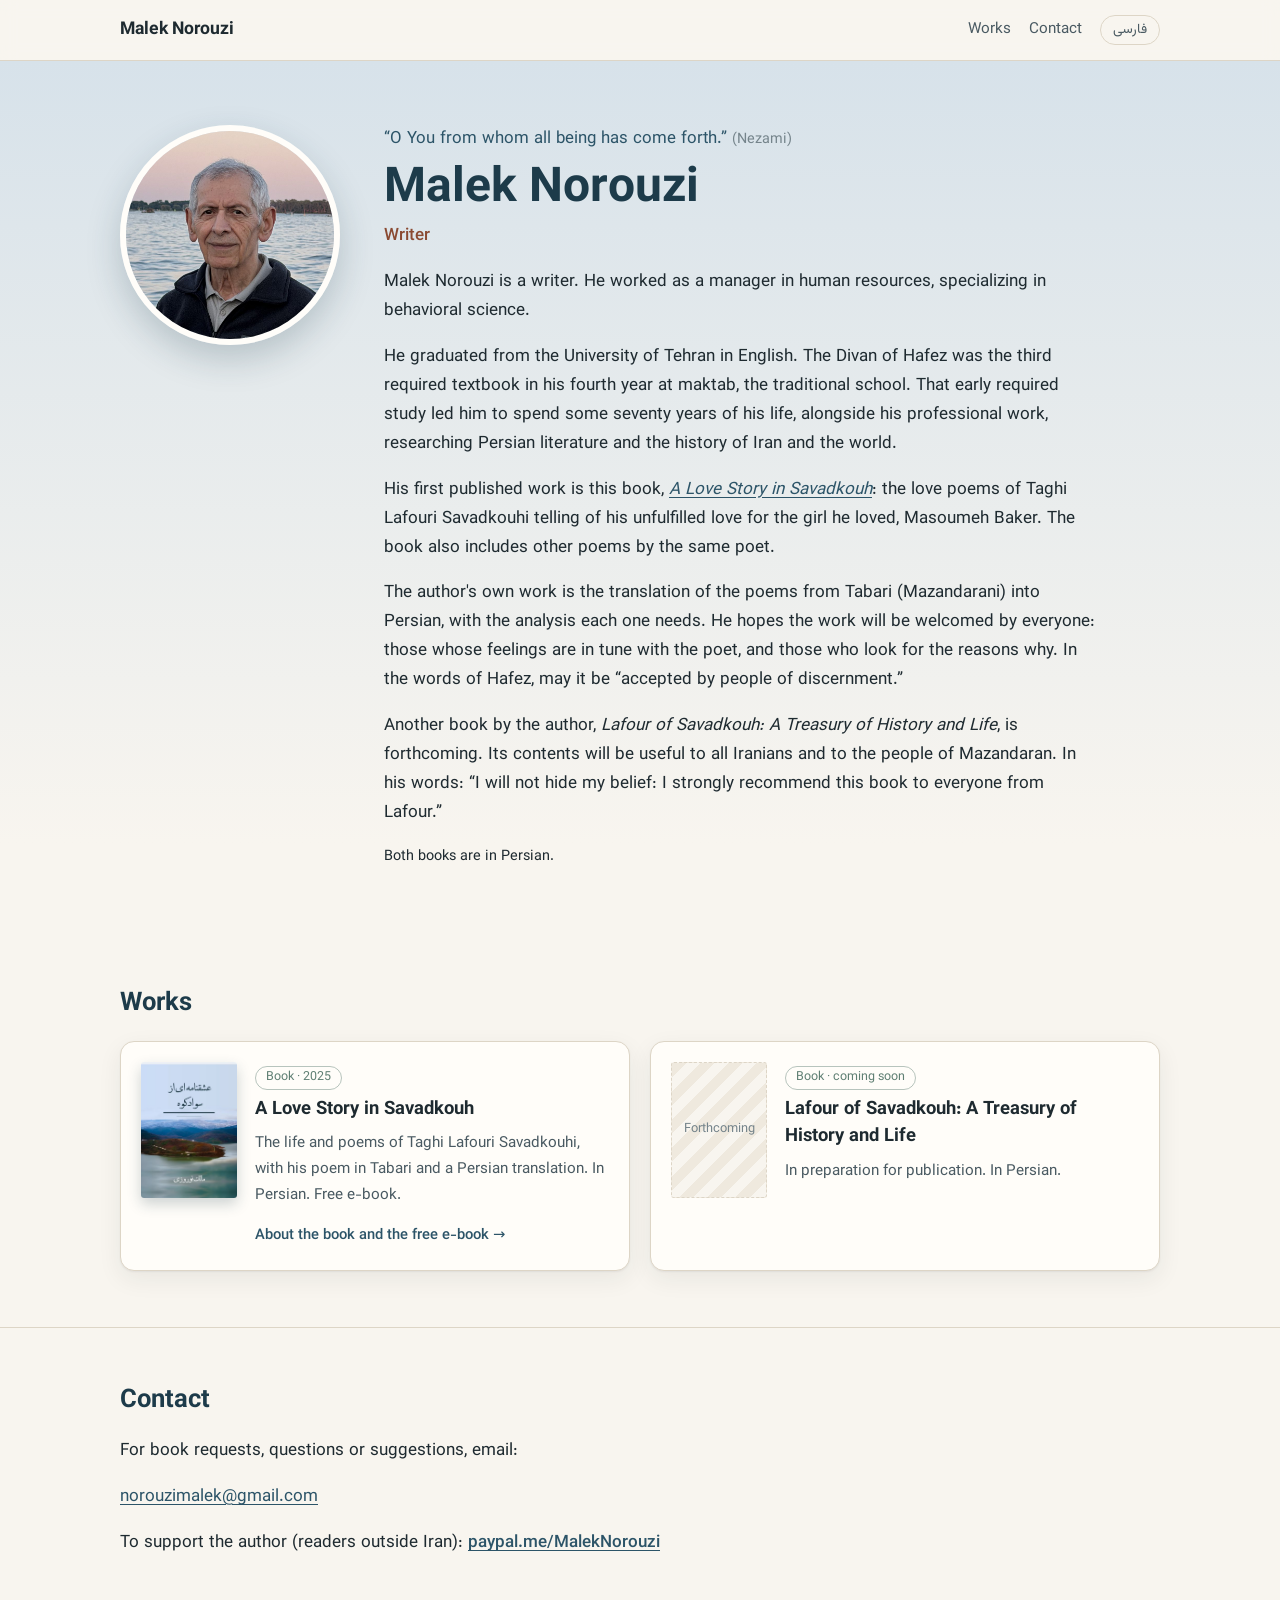
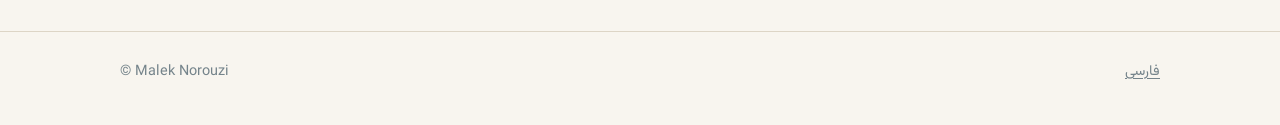
==== commit 2f6f1a2c: "Correct required textbook number in biography" ====
--- a/en/index.html
+++ b/en/index.html
@@ -38,7 +38,7 @@
         <p class="role">Writer</p>
         <div class="bio prose">
           <p>Malek Norouzi is a writer. He worked as a manager in human resources, specializing in behavioral science.</p>
-          <p>He graduated from the University of Tehran in English. The Divan of Hafez was the second required textbook in his fourth year at maktab, the traditional school. That early required study led him to spend some seventy years of his life, alongside his professional work, researching Persian literature and the history of Iran and the world.</p>
+          <p>He graduated from the University of Tehran in English. The Divan of Hafez was the third required textbook in his fourth year at maktab, the traditional school. That early required study led him to spend some seventy years of his life, alongside his professional work, researching Persian literature and the history of Iran and the world.</p>
           <p>His first published work is this book, <a href="eshghnameh/"><em>A Love Story in Savadkouh</em></a>: the love poems of Taghi Lafouri Savadkouhi telling of his unfulfilled love for the girl he loved, Masoumeh Baker. The book also includes other poems by the same poet.</p>
           <p>The author's own work is the translation of the poems from Tabari (Mazandarani) into Persian, with the analysis each one needs. He hopes the work will be welcomed by everyone: those whose feelings are in tune with the poet, and those who look for the reasons why. In the words of Hafez, may it be “accepted by people of discernment.”</p>
           <p>Another book by the author, <em>Lafour of Savadkouh: A Treasury of History and Life</em>, is forthcoming. Its contents will be useful to all Iranians and to the people of Mazandaran. In his words: “I will not hide my belief: I strongly recommend this book to everyone from Lafour.”</p>
